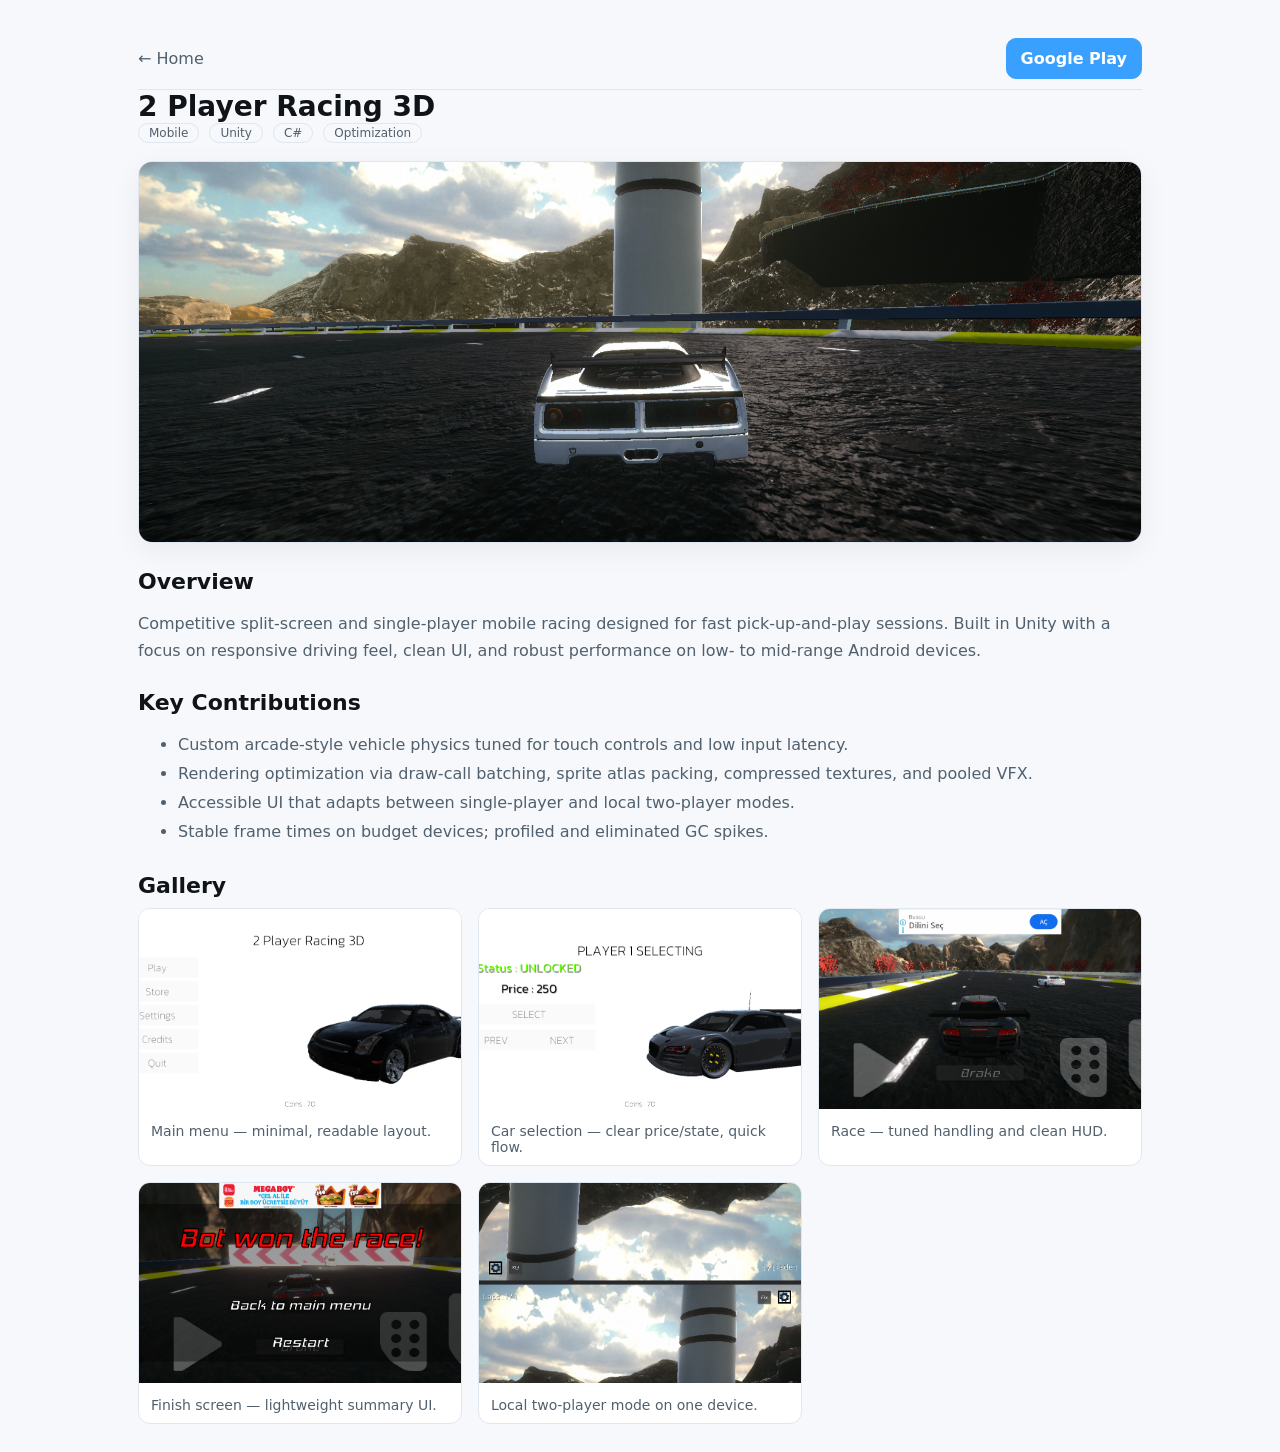
==== portfolio_2pr3d.html @ e085239b "initial commit" ====
<!DOCTYPE html>
<html lang="en">
<head>
  <meta charset="UTF-8" />
  <meta name="viewport" content="width=device-width, initial-scale=1" />
  <title>2 Player Racing 3D — Project</title>
  <style>
    :root{ --bg:#f6f8fb; --text:#101418; --muted:#51606e; --line:#dfe7f0; --accent:#3aa0ff; }
    *{box-sizing:border-box}
    body{margin:0;background:var(--bg);color:var(--text);font-family:Inter,system-ui,Segoe UI,Roboto,Arial}
    a{color:inherit;text-decoration:none}
    .wrap{max-width:1060px;margin:0 auto;padding:28px}
    header{display:flex;justify-content:space-between;align-items:center;padding:10px 0;border-bottom:1px solid var(--line)}
    h1{margin:0;font-size:28px}
    .crumbs a{color:var(--muted)}
    .btn{padding:10px 14px;border-radius:10px;border:1px solid var(--accent);color:#fff;background:var(--accent);font-weight:700}
    h2{margin:26px 0 10px;font-size:22px}
    p{line-height:1.7;color:var(--muted)}
    ul{line-height:1.8;color:var(--muted)}
    .hero{margin:18px 0;border-radius:14px;overflow:hidden;border:1px solid var(--line);box-shadow:0 8px 30px rgba(0,0,0,.06)}
    .hero img{display:block;width:100%;height:380px;object-fit:cover;background:#eaf2fb}
    .grid{display:grid;gap:16px;grid-template-columns:repeat(auto-fit,minmax(260px,1fr));margin-top:8px}
    figure{margin:0;border:1px solid var(--line);border-radius:12px;overflow:hidden;background:#fff}
    figure img{width:100%;height:200px;object-fit:cover}
    figcaption{padding:10px 12px;font-size:14px;color:var(--muted)}
    .meta{display:flex;gap:10px;flex-wrap:wrap}
    .pill{border:1px solid var(--line);padding:2px 10px;border-radius:999px;color:var(--muted);font-size:12px}
  </style>
</head>
<body>
  <div class="wrap">
    <header>
      <div class="crumbs"><a href="index.html">← Home</a></div>
      <a class="btn" href="https://play.google.com/store/apps/details?id=com.badaloffgames.twoplayercarbeta&hl=en" target="_blank" rel="noopener">Google Play</a>
    </header>

    <h1>2 Player Racing 3D</h1>
    <div class="meta">
      <span class="pill">Mobile</span>
      <span class="pill">Unity</span>
      <span class="pill">C#</span>
      <span class="pill">Optimization</span>
    </div>

    <section>
      <div class="hero">
        <!-- Replace with your export: /assets/2pr3d_hero_21x9.jpg -->
        <img src="assets/twoplayerracing_hero_banner.png" alt="2 Player Racing hero banner placeholder" />
      </div>
      <h2>Overview</h2>
      <p>Competitive split‑screen and single‑player mobile racing designed for fast pick‑up‑and‑play sessions. Built in Unity with a focus on responsive driving feel, clean UI, and robust performance on low‑ to mid‑range Android devices.</p>
    </section>

    <section>
      <h2>Key Contributions</h2>
      <ul>
        <li>Custom arcade‑style vehicle physics tuned for touch controls and low input latency.</li>
        <li>Rendering optimization via draw‑call batching, sprite atlas packing, compressed textures, and pooled VFX.</li>
        <li>Accessible UI that adapts between single‑player and local two‑player modes.</li>
        <li>Stable frame times on budget devices; profiled and eliminated GC spikes.</li>
      </ul>
    </section>

    <section>
      <h2>Gallery</h2>
      <div class="grid">
        <figure>
          <img src="assets/twoplayerracing_menu.png" alt="Menu" />
          <figcaption>Main menu — minimal, readable layout.</figcaption>
        </figure>
        <figure>
          <img src="assets/twoplayerracing_carselect.png" alt="Car select" />
          <figcaption>Car selection — clear price/state, quick flow.</figcaption>
        </figure>
        <figure>
          <img src="assets/twoplayerracing_race.png" alt="Race gameplay" />
          <figcaption>Race — tuned handling and clean HUD.</figcaption>
        </figure>
        <figure>
          <img src="assets/twoplayerracing_finish.png" alt="Finish screen" />
          <figcaption>Finish screen — lightweight summary UI.</figcaption>
        </figure>
        <figure>
          <img src="assets/twoplayerracing_splitscreen.png" alt="Split‑screen two player" />
          <figcaption>Local two‑player mode on one device.</figcaption>
        </figure>
      </div>
    </section>

  </div>
</body>
</html>
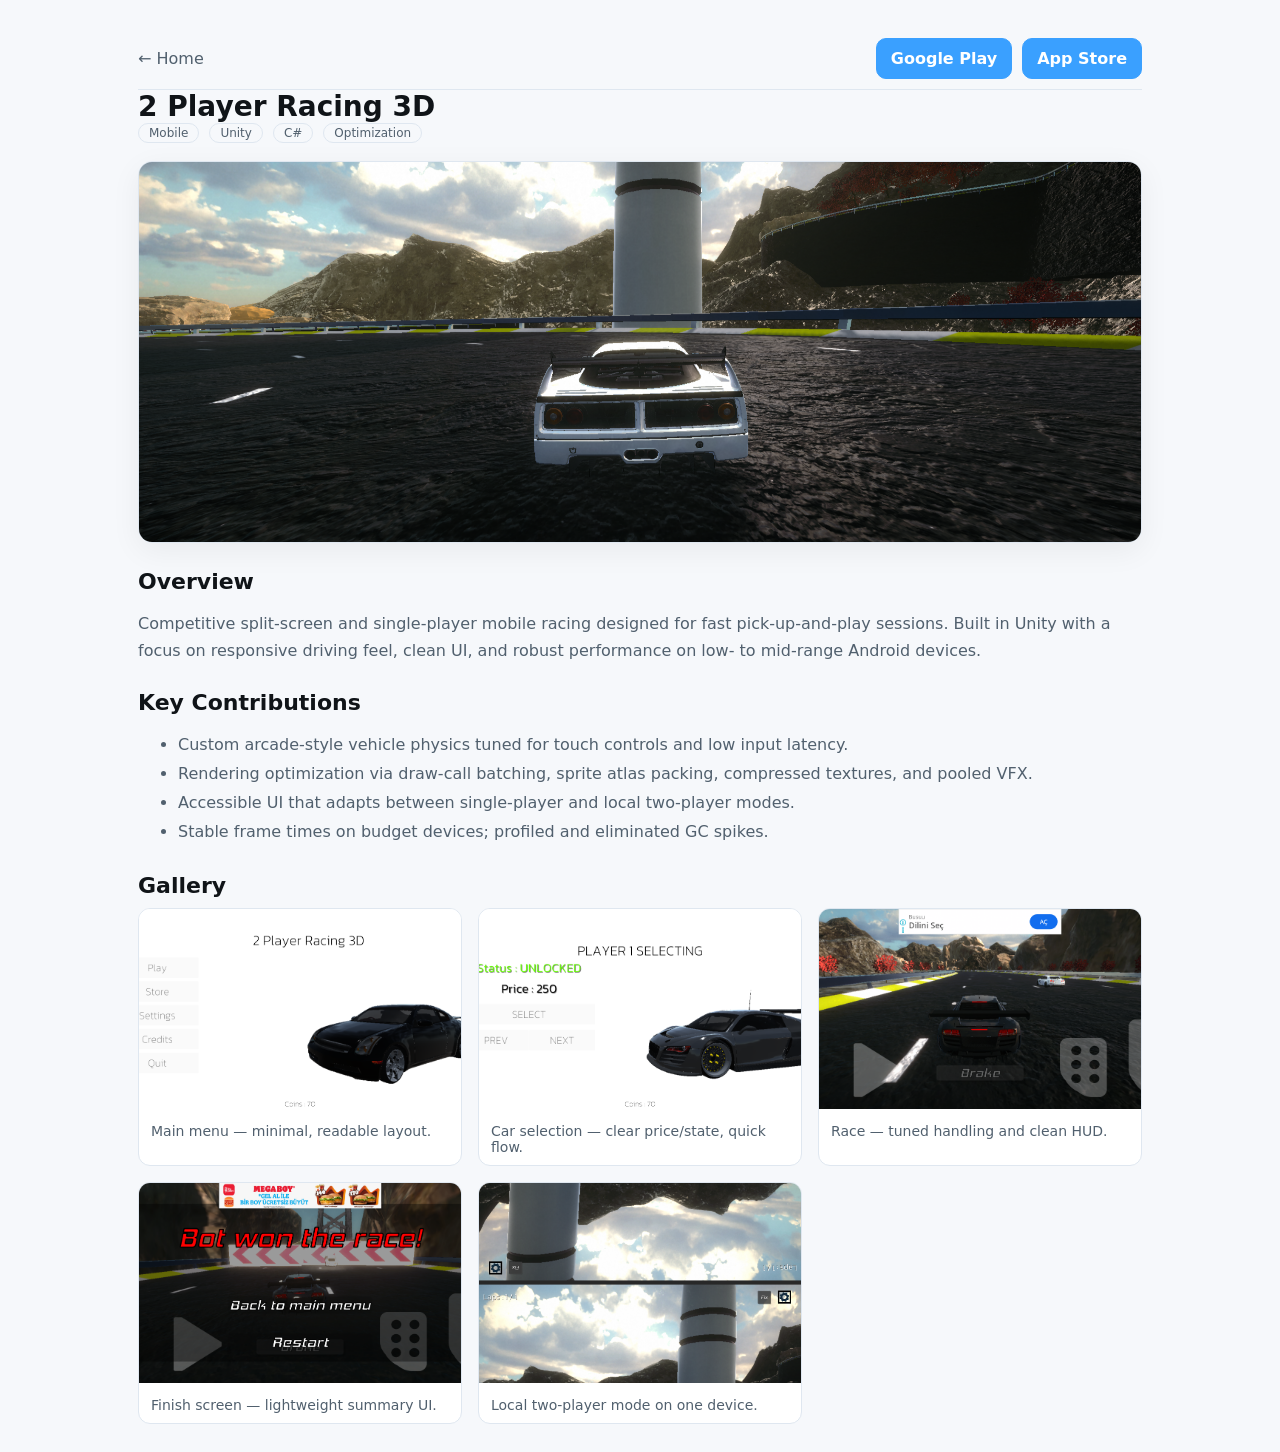
==== commit e15248fb: "App store added" ====
--- a/portfolio_2pr3d.html
+++ b/portfolio_2pr3d.html
@@ -14,6 +14,10 @@
     h1{margin:0;font-size:28px}
     .crumbs a{color:var(--muted)}
     .btn{padding:10px 14px;border-radius:10px;border:1px solid var(--accent);color:#fff;background:var(--accent);font-weight:700}
+    .store-links {
+  display:flex;
+  gap:10px;       /* space between buttons */
+}
     h2{margin:26px 0 10px;font-size:22px}
     p{line-height:1.7;color:var(--muted)}
     ul{line-height:1.8;color:var(--muted)}
@@ -30,9 +34,13 @@
 <body>
   <div class="wrap">
     <header>
-      <div class="crumbs"><a href="index.html">← Home</a></div>
-      <a class="btn" href="https://play.google.com/store/apps/details?id=com.badaloffgames.twoplayercarbeta&hl=en" target="_blank" rel="noopener">Google Play</a>
-    </header>
+  <div class="crumbs"><a href="index.html">← Home</a></div>
+
+  <div class="store-links">
+    <a class="btn" href="https://play.google.com/store/apps/details?id=com.badaloffgames.twoplayercarbeta&hl=en" target="_blank" rel="noopener">Google Play</a>
+    <a class="btn" href="https://apps.apple.com/us/app/2-player-racing-3d/id1547473313" target="_blank" rel="noopener">App Store</a>
+  </div>
+</header>
 
     <h1>2 Player Racing 3D</h1>
     <div class="meta">
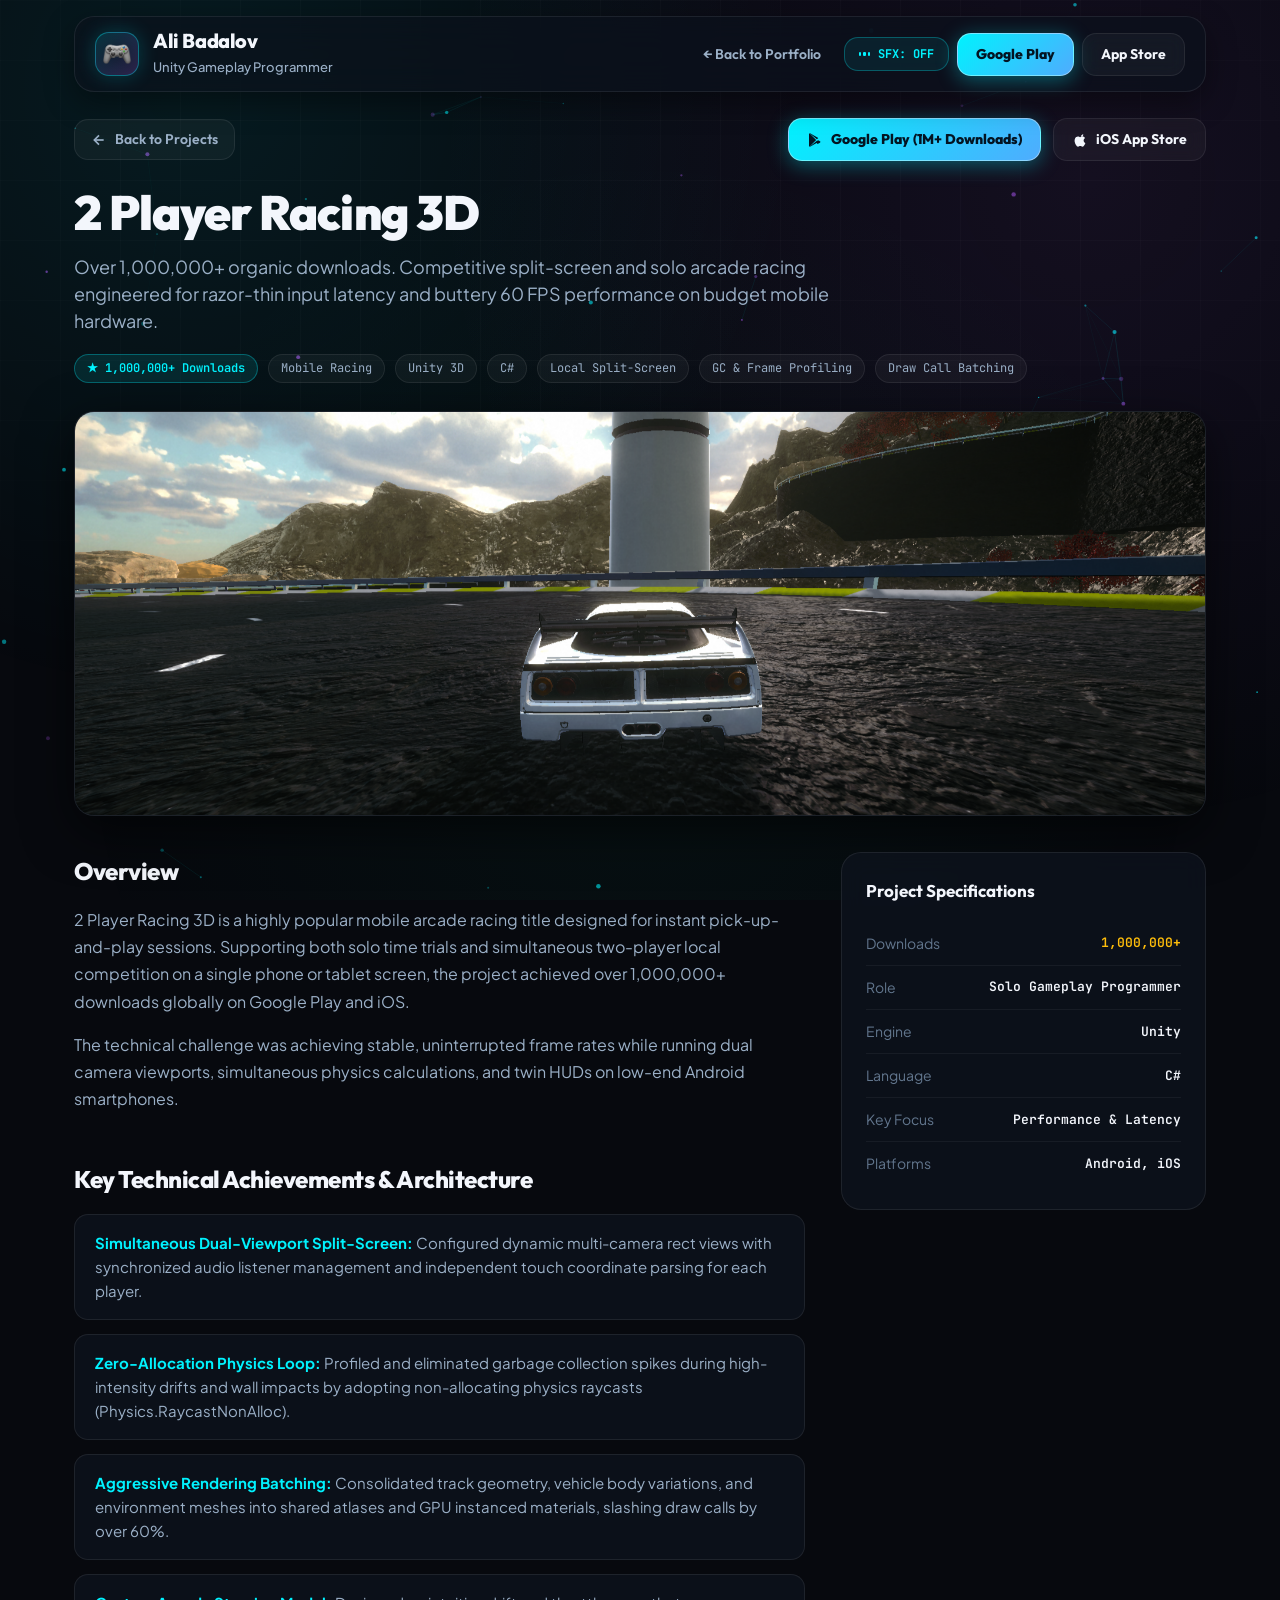
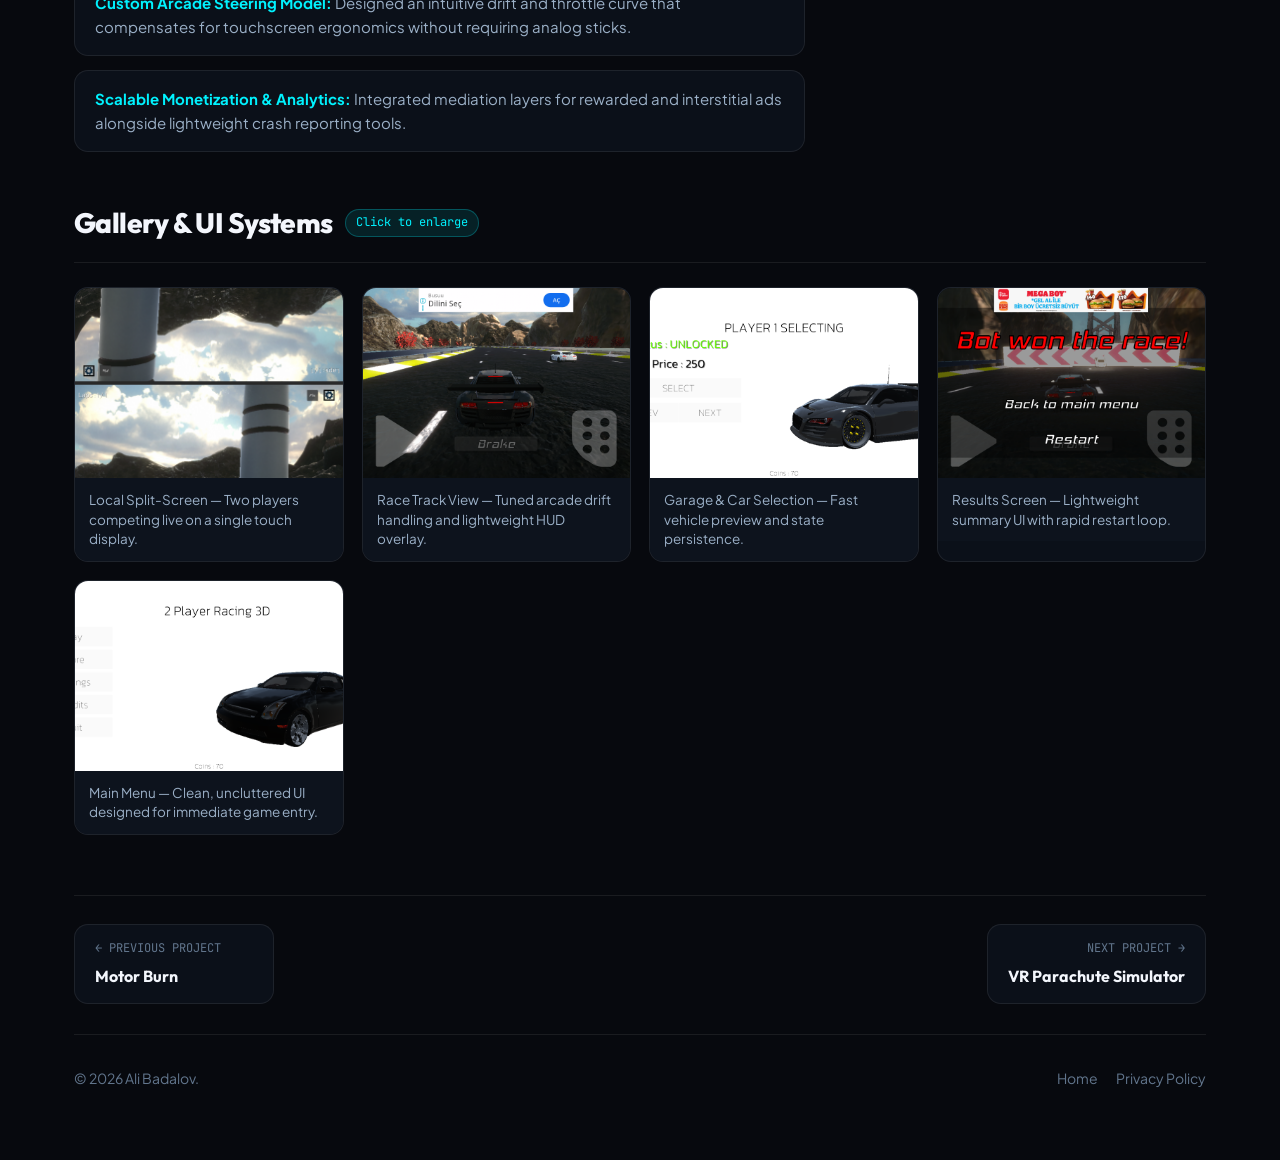
==== commit 2e633cd4: "big changes" ====
--- a/portfolio_2pr3d.html
+++ b/portfolio_2pr3d.html
@@ -3,98 +3,261 @@
 <head>
   <meta charset="UTF-8" />
   <meta name="viewport" content="width=device-width, initial-scale=1" />
-  <title>2 Player Racing 3D — Project</title>
-  <style>
-    :root{ --bg:#f6f8fb; --text:#101418; --muted:#51606e; --line:#dfe7f0; --accent:#3aa0ff; }
-    *{box-sizing:border-box}
-    body{margin:0;background:var(--bg);color:var(--text);font-family:Inter,system-ui,Segoe UI,Roboto,Arial}
-    a{color:inherit;text-decoration:none}
-    .wrap{max-width:1060px;margin:0 auto;padding:28px}
-    header{display:flex;justify-content:space-between;align-items:center;padding:10px 0;border-bottom:1px solid var(--line)}
-    h1{margin:0;font-size:28px}
-    .crumbs a{color:var(--muted)}
-    .btn{padding:10px 14px;border-radius:10px;border:1px solid var(--accent);color:#fff;background:var(--accent);font-weight:700}
-    .store-links {
-  display:flex;
-  gap:10px;       /* space between buttons */
-}
-    h2{margin:26px 0 10px;font-size:22px}
-    p{line-height:1.7;color:var(--muted)}
-    ul{line-height:1.8;color:var(--muted)}
-    .hero{margin:18px 0;border-radius:14px;overflow:hidden;border:1px solid var(--line);box-shadow:0 8px 30px rgba(0,0,0,.06)}
-    .hero img{display:block;width:100%;height:380px;object-fit:cover;background:#eaf2fb}
-    .grid{display:grid;gap:16px;grid-template-columns:repeat(auto-fit,minmax(260px,1fr));margin-top:8px}
-    figure{margin:0;border:1px solid var(--line);border-radius:12px;overflow:hidden;background:#fff}
-    figure img{width:100%;height:200px;object-fit:cover}
-    figcaption{padding:10px 12px;font-size:14px;color:var(--muted)}
-    .meta{display:flex;gap:10px;flex-wrap:wrap}
-    .pill{border:1px solid var(--line);padding:2px 10px;border-radius:999px;color:var(--muted);font-size:12px}
-  </style>
+  <title>2 Player Racing 3D — Case Study | Ali Badalov</title>
+  <meta name="description" content="2 Player Racing 3D: Over 1,000,000+ downloads. Mobile split-screen racing engineered for low input latency and maximum frame stability on low-end devices." />
+  <link rel="icon" type="image/png" href="assets/gamepad.png" />
+  <link rel="stylesheet" href="css/style.css" />
 </head>
 <body>
+  <canvas id="bg-canvas"></canvas>
+  <div class="ambient-glow"></div>
+  <div class="ambient-grid"></div>
+
   <div class="wrap">
-    <header>
-  <div class="crumbs"><a href="index.html">← Home</a></div>
-
-  <div class="store-links">
-    <a class="btn" href="https://play.google.com/store/apps/details?id=com.badaloffgames.twoplayercarbeta&hl=en" target="_blank" rel="noopener">Google Play</a>
-    <a class="btn" href="https://apps.apple.com/us/app/2-player-racing-3d/id1547473313" target="_blank" rel="noopener">App Store</a>
+    <header class="site-header">
+      <a href="index.html" class="brand">
+        <div class="brand-icon">
+          <img src="assets/gamepad.png" alt="Gamepad" width="28" height="28" />
+        </div>
+        <div class="brand-text">
+          <h1>Ali Badalov</h1>
+          <span class="tagline">Unity Gameplay Programmer</span>
+        </div>
+      </a>
+      <div class="nav-links">
+        <a class="nav-link" href="index.html">← Back to Portfolio</a>
+        <button class="sfx-toggle" id="sfx-toggle" type="button" aria-label="Toggle Sound Effects">
+          <span class="sfx-wave"><span class="sfx-bar"></span><span class="sfx-bar"></span><span class="sfx-bar"></span></span>
+          <span class="sfx-text">SFX: OFF</span>
+        </button>
+        <a class="btn btn-primary" href="https://play.google.com/store/apps/details?id=com.badaloffgames.twoplayercarbeta&hl=en" target="_blank" rel="noopener">Google Play</a>
+        <a class="btn btn-secondary" href="https://apps.apple.com/us/app/2-player-racing-3d/id1547473313" target="_blank" rel="noopener">App Store</a>
+      </div>
+    </header>
+
+    <main class="project-detail-hero">
+      <div class="back-nav-bar">
+        <a class="back-link" href="index.html#projects">
+          <svg viewBox="0 0 24 24" width="16" height="16" fill="none" stroke="currentColor" stroke-width="2.5"><line x1="19" y1="12" x2="5" y2="12"></line><polyline points="12 19 5 12 12 5"></polyline></svg>
+          Back to Projects
+        </a>
+        <div class="hero-actions" style="margin-top:0;">
+          <a class="btn btn-primary" href="https://play.google.com/store/apps/details?id=com.badaloffgames.twoplayercarbeta&hl=en" target="_blank" rel="noopener">
+            <svg viewBox="0 0 24 24" width="16" height="16" fill="currentColor"><path d="M3.609 1.814L13.792 12 3.61 22.186a2.02 2.02 0 0 1-.61-.95V2.764c0-.36.1-.7.61-.95zm11.24 11.24l2.13 2.13-11.77 6.7c-.4.23-.78.14-.99-.07l10.63-8.76zm0-2.108L4.22 2.186c.21-.21.59-.3 1-.07l11.76 6.7-2.13 2.13zm1.06 1.054l3.52 2.01c.95.54.95 1.44 0 1.99l-3.52 2.01-2.47-2.47 2.47-2.54z"/></svg>
+            Google Play (1M+ Downloads)
+          </a>
+          <a class="btn btn-secondary" href="https://apps.apple.com/us/app/2-player-racing-3d/id1547473313" target="_blank" rel="noopener">
+            <svg viewBox="0 0 24 24" width="16" height="16" fill="currentColor"><path d="M18.71 19.5c-.83 1.24-1.71 2.45-3.05 2.47-1.34.03-1.77-.79-3.29-.79-1.53 0-2 .77-3.27.82-1.31.05-2.3-1.32-3.14-2.53C4.25 17 2.94 12.45 4.7 9.39c.87-1.52 2.43-2.48 4.12-2.51 1.28-.02 2.5.87 3.29.87.78 0 2.26-1.07 3.81-.91.65.03 2.47.26 3.64 1.98-.09.06-2.17 1.28-2.15 3.81.03 3.02 2.65 4.03 2.68 4.04-.03.07-.42 1.44-1.38 2.83M15.97 6.37c.63-.76 1.05-1.82.93-2.88-.91.04-2.02.61-2.67 1.37-.58.67-1.09 1.75-.95 2.8.02 0 .04 0 .07 0 1.02 0 1.99-.53 2.62-1.29z"/></svg>
+            iOS App Store
+          </a>
+        </div>
+      </div>
+
+      <div class="project-page-header">
+        <h1 class="project-page-title">2 Player Racing 3D</h1>
+        <p class="project-page-tagline">
+          Over 1,000,000+ organic downloads. Competitive split-screen and solo arcade racing engineered for razor-thin input latency and buttery 60 FPS performance on budget mobile hardware.
+        </p>
+
+        <div class="project-meta-strip">
+          <span class="meta-pill highlight">★ 1,000,000+ Downloads</span>
+          <span class="meta-pill">Mobile Racing</span>
+          <span class="meta-pill">Unity 3D</span>
+          <span class="meta-pill">C#</span>
+          <span class="meta-pill">Local Split-Screen</span>
+          <span class="meta-pill">GC & Frame Profiling</span>
+          <span class="meta-pill">Draw Call Batching</span>
+        </div>
+      </div>
+
+      <div class="detail-hero-banner">
+        <img src="assets/twoplayerracing_hero_banner.png" alt="2 Player Racing 3D Hero Banner" />
+      </div>
+
+      <div class="detail-content-layout">
+        <div class="detail-main-content">
+          <div class="content-block">
+            <h2>Overview</h2>
+            <p>
+              2 Player Racing 3D is a highly popular mobile arcade racing title designed for instant pick-up-and-play sessions. Supporting both solo time trials and simultaneous two-player local competition on a single phone or tablet screen, the project achieved over 1,000,000+ downloads globally on Google Play and iOS.
+            </p>
+            <p>
+              The technical challenge was achieving stable, uninterrupted frame rates while running dual camera viewports, simultaneous physics calculations, and twin HUDs on low-end Android smartphones.
+            </p>
+          </div>
+
+          <div class="content-block">
+            <h2>Key Technical Achievements & Architecture</h2>
+            <ul class="systems-feature-list">
+              <li class="systems-feature-item">
+                <strong>Simultaneous Dual-Viewport Split-Screen:</strong> Configured dynamic multi-camera rect views with synchronized audio listener management and independent touch coordinate parsing for each player.
+              </li>
+              <li class="systems-feature-item">
+                <strong>Zero-Allocation Physics Loop:</strong> Profiled and eliminated garbage collection spikes during high-intensity drifts and wall impacts by adopting non-allocating physics raycasts (Physics.RaycastNonAlloc).
+              </li>
+              <li class="systems-feature-item">
+                <strong>Aggressive Rendering Batching:</strong> Consolidated track geometry, vehicle body variations, and environment meshes into shared atlases and GPU instanced materials, slashing draw calls by over 60%.
+              </li>
+              <li class="systems-feature-item">
+                <strong>Custom Arcade Steering Model:</strong> Designed an intuitive drift and throttle curve that compensates for touchscreen ergonomics without requiring analog sticks.
+              </li>
+              <li class="systems-feature-item">
+                <strong>Scalable Monetization & Analytics:</strong> Integrated mediation layers for rewarded and interstitial ads alongside lightweight crash reporting tools.
+              </li>
+            </ul>
+          </div>
+        </div>
+
+        <aside class="detail-sidebar">
+          <div class="sidebar-card">
+            <h3>Project Specifications</h3>
+            <div class="sidebar-spec-row">
+              <span class="spec-label">Downloads</span>
+              <span class="spec-value" style="color:var(--accent-gold)">1,000,000+</span>
+            </div>
+            <div class="sidebar-spec-row">
+              <span class="spec-label">Role</span>
+              <span class="spec-value">Solo Gameplay Programmer</span>
+            </div>
+            <div class="sidebar-spec-row">
+              <span class="spec-label">Engine</span>
+              <span class="spec-value">Unity</span>
+            </div>
+            <div class="sidebar-spec-row">
+              <span class="spec-label">Language</span>
+              <span class="spec-value">C#</span>
+            </div>
+            <div class="sidebar-spec-row">
+              <span class="spec-label">Key Focus</span>
+              <span class="spec-value">Performance & Latency</span>
+            </div>
+            <div class="sidebar-spec-row">
+              <span class="spec-label">Platforms</span>
+              <span class="spec-value">Android, iOS</span>
+            </div>
+          </div>
+        </aside>
+      </div>
+
+      <!-- Gallery -->
+      <section class="gallery-section">
+        <div class="section-header">
+          <div class="section-title-wrap">
+            <h2 class="section-title">Gallery & UI Systems</h2>
+            <span class="section-badge">Click to enlarge</span>
+          </div>
+        </div>
+
+        <div class="gallery-grid">
+          <figure class="gallery-card">
+            <div class="gallery-card-img-wrap">
+              <img src="assets/twoplayerracing_splitscreen.png" alt="Split-screen two player gameplay" loading="lazy" />
+              <div class="gallery-zoom-hint">
+                <svg viewBox="0 0 24 24"><path d="M15.5 14h-.79l-.28-.27A6.471 6.471 0 0 0 16 9.5 6.5 6.5 0 1 0 9.5 16c1.61 0 3.09-.59 4.23-1.57l.27.28v.79l5 4.99L20.49 19l-4.99-5zm-6 0C7.01 14 5 11.99 5 9.5S7.01 5 9.5 5 14 7.01 14 9.5 11.99 14 9.5 14z"/><path d="M12 10h-2v2H9v-2H7V9h2V7h1v2h2v1z"/></svg>
+              </div>
+            </div>
+            <figcaption>Local Split-Screen — Two players competing live on a single touch display.</figcaption>
+          </figure>
+
+          <figure class="gallery-card">
+            <div class="gallery-card-img-wrap">
+              <img src="assets/twoplayerracing_race.png" alt="Solo Race Gameplay" loading="lazy" />
+              <div class="gallery-zoom-hint">
+                <svg viewBox="0 0 24 24"><path d="M15.5 14h-.79l-.28-.27A6.471 6.471 0 0 0 16 9.5 6.5 6.5 0 1 0 9.5 16c1.61 0 3.09-.59 4.23-1.57l.27.28v.79l5 4.99L20.49 19l-4.99-5zm-6 0C7.01 14 5 11.99 5 9.5S7.01 5 9.5 5 14 7.01 14 9.5 11.99 14 9.5 14z"/><path d="M12 10h-2v2H9v-2H7V9h2V7h1v2h2v1z"/></svg>
+              </div>
+            </div>
+            <figcaption>Race Track View — Tuned arcade drift handling and lightweight HUD overlay.</figcaption>
+          </figure>
+
+          <figure class="gallery-card">
+            <div class="gallery-card-img-wrap">
+              <img src="assets/twoplayerracing_carselect.png" alt="Car Selection Flow" loading="lazy" />
+              <div class="gallery-zoom-hint">
+                <svg viewBox="0 0 24 24"><path d="M15.5 14h-.79l-.28-.27A6.471 6.471 0 0 0 16 9.5 6.5 6.5 0 1 0 9.5 16c1.61 0 3.09-.59 4.23-1.57l.27.28v.79l5 4.99L20.49 19l-4.99-5zm-6 0C7.01 14 5 11.99 5 9.5S7.01 5 9.5 5 14 7.01 14 9.5 11.99 14 9.5 14z"/><path d="M12 10h-2v2H9v-2H7V9h2V7h1v2h2v1z"/></svg>
+              </div>
+            </div>
+            <figcaption>Garage & Car Selection — Fast vehicle preview and state persistence.</figcaption>
+          </figure>
+
+          <figure class="gallery-card">
+            <div class="gallery-card-img-wrap">
+              <img src="assets/twoplayerracing_finish.png" alt="Race Results Finish Screen" loading="lazy" />
+              <div class="gallery-zoom-hint">
+                <svg viewBox="0 0 24 24"><path d="M15.5 14h-.79l-.28-.27A6.471 6.471 0 0 0 16 9.5 6.5 6.5 0 1 0 9.5 16c1.61 0 3.09-.59 4.23-1.57l.27.28v.79l5 4.99L20.49 19l-4.99-5zm-6 0C7.01 14 5 11.99 5 9.5S7.01 5 9.5 5 14 7.01 14 9.5 11.99 14 9.5 14z"/><path d="M12 10h-2v2H9v-2H7V9h2V7h1v2h2v1z"/></svg>
+              </div>
+            </div>
+            <figcaption>Results Screen — Lightweight summary UI with rapid restart loop.</figcaption>
+          </figure>
+
+          <figure class="gallery-card">
+            <div class="gallery-card-img-wrap">
+              <img src="assets/twoplayerracing_menu.png" alt="Main Menu" loading="lazy" />
+              <div class="gallery-zoom-hint">
+                <svg viewBox="0 0 24 24"><path d="M15.5 14h-.79l-.28-.27A6.471 6.471 0 0 0 16 9.5 6.5 6.5 0 1 0 9.5 16c1.61 0 3.09-.59 4.23-1.57l.27.28v.79l5 4.99L20.49 19l-4.99-5zm-6 0C7.01 14 5 11.99 5 9.5S7.01 5 9.5 5 14 7.01 14 9.5 11.99 14 9.5 14z"/><path d="M12 10h-2v2H9v-2H7V9h2V7h1v2h2v1z"/></svg>
+              </div>
+            </div>
+            <figcaption>Main Menu — Clean, uncluttered UI designed for immediate game entry.</figcaption>
+          </figure>
+        </div>
+      </section>
+
+      <!-- Pagination -->
+      <nav class="project-pagination">
+        <a class="pagination-item" href="portfolio_deathdrive.html">
+          <span class="pagination-label">← Previous Project</span>
+          <span class="pagination-title">Motor Burn</span>
+        </a>
+        <a class="pagination-item next" href="portfolio_vrparachute.html">
+          <span class="pagination-label">Next Project →</span>
+          <span class="pagination-title">VR Parachute Simulator</span>
+        </a>
+      </nav>
+    </main>
+
+    <footer class="site-footer">
+      <div>© <span id="y">2026</span> Ali Badalov.</div>
+      <div class="footer-links">
+        <a href="index.html">Home</a>
+        <a href="privacy.html">Privacy Policy</a>
+      </div>
+    </footer>
   </div>
-</header>
-
-    <h1>2 Player Racing 3D</h1>
-    <div class="meta">
-      <span class="pill">Mobile</span>
-      <span class="pill">Unity</span>
-      <span class="pill">C#</span>
-      <span class="pill">Optimization</span>
+
+  <div class="lightbox" id="lightbox">
+    <div class="lightbox-close" title="Close (Esc)">✕</div>
+    <div class="lightbox-nav-btn lightbox-prev" title="Previous Image (←)">‹</div>
+    <div class="lightbox-nav-btn lightbox-next" title="Next Image (→)">›</div>
+    <div class="lightbox-content-wrap">
+      <img src="" alt="" id="lightbox-img" />
+      <div class="lightbox-caption"></div>
+      <div class="lightbox-counter"></div>
     </div>
-
-    <section>
-      <div class="hero">
-        <!-- Replace with your export: /assets/2pr3d_hero_21x9.jpg -->
-        <img src="assets/twoplayerracing_hero_banner.png" alt="2 Player Racing hero banner placeholder" />
-      </div>
-      <h2>Overview</h2>
-      <p>Competitive split‑screen and single‑player mobile racing designed for fast pick‑up‑and‑play sessions. Built in Unity with a focus on responsive driving feel, clean UI, and robust performance on low‑ to mid‑range Android devices.</p>
-    </section>
-
-    <section>
-      <h2>Key Contributions</h2>
-      <ul>
-        <li>Custom arcade‑style vehicle physics tuned for touch controls and low input latency.</li>
-        <li>Rendering optimization via draw‑call batching, sprite atlas packing, compressed textures, and pooled VFX.</li>
-        <li>Accessible UI that adapts between single‑player and local two‑player modes.</li>
-        <li>Stable frame times on budget devices; profiled and eliminated GC spikes.</li>
-      </ul>
-    </section>
-
-    <section>
-      <h2>Gallery</h2>
-      <div class="grid">
-        <figure>
-          <img src="assets/twoplayerracing_menu.png" alt="Menu" />
-          <figcaption>Main menu — minimal, readable layout.</figcaption>
-        </figure>
-        <figure>
-          <img src="assets/twoplayerracing_carselect.png" alt="Car select" />
-          <figcaption>Car selection — clear price/state, quick flow.</figcaption>
-        </figure>
-        <figure>
-          <img src="assets/twoplayerracing_race.png" alt="Race gameplay" />
-          <figcaption>Race — tuned handling and clean HUD.</figcaption>
-        </figure>
-        <figure>
-          <img src="assets/twoplayerracing_finish.png" alt="Finish screen" />
-          <figcaption>Finish screen — lightweight summary UI.</figcaption>
-        </figure>
-        <figure>
-          <img src="assets/twoplayerracing_splitscreen.png" alt="Split‑screen two player" />
-          <figcaption>Local two‑player mode on one device.</figcaption>
-        </figure>
-      </div>
-    </section>
-
   </div>
+
+  <!-- Mobile Floating Action Dock (< 768px) -->
+  <nav class="mobile-bottom-dock" aria-label="Mobile Navigation Dock">
+    <a href="index.html" class="mobile-dock-item">
+      <svg viewBox="0 0 24 24" fill="none" stroke="currentColor" stroke-width="2"><path d="m3 9 9-7 9 7v11a2 2 0 0 1-2 2H5a2 2 0 0 1-2-2z"/><polyline points="9 22 9 12 15 12 15 22"/></svg>
+      Home
+    </a>
+    <a href="index.html#projects" class="mobile-dock-item active">
+      <svg viewBox="0 0 24 24" fill="none" stroke="currentColor" stroke-width="2"><polygon points="6 3 18 3 21 8 12 22 3 8 6 3"/></svg>
+      Projects
+    </a>
+    <a href="index.html#game-lab" class="mobile-dock-item">
+      <svg viewBox="0 0 24 24" fill="none" stroke="currentColor" stroke-width="2"><path d="M10 2v7.31L4.35 18A2 2 0 0 0 6 21h12a2 2 0 0 0 1.65-3L14 9.31V2"/></svg>
+      Game Lab
+    </a>
+    <a href="assets/Ali_Badalov_CV.pdf" download="Ali_Badalov_CV.pdf" class="mobile-dock-item">
+      <svg viewBox="0 0 24 24" fill="none" stroke="currentColor" stroke-width="2"><path d="M14 2H6a2 2 0 0 0-2 2v16a2 2 0 0 0 2 2h12a2 2 0 0 0 2-2V8z"/><polyline points="14 2 14 8 20 8"/></svg>
+      CV
+    </a>
+    <a href="mailto:alibedelov@gmail.com" class="mobile-dock-item">
+      <svg viewBox="0 0 24 24" fill="none" stroke="currentColor" stroke-width="2"><path d="M4 4h16c1.1 0 2 .9 2 2v12c0 1.1-.9 2-2 2H4c-1.1 0-2-.9-2-2V6c0-1.1.9-2 2-2z"/><polyline points="22 6 12 13 2 6"/></svg>
+      Contact
+    </a>
+  </nav>
+
+  <script src="js/main.js"></script>
 </body>
-</html>
+</html>
--- a/css/style.css
+++ b/css/style.css
@@ -0,0 +1,1862 @@
+/* ==========================================================================
+   Ali Badalov — Game Developer Portfolio Design System
+   Modern, High-Performance, Cyber-Sleek Aesthetic
+   ========================================================================== */
+
+@import url('https://fonts.googleapis.com/css2?family=Outfit:wght@400;500;600;700;800;900&family=Plus+Jakarta+Sans:wght@400;500;600;700&family=JetBrains+Mono:wght@400;500;700&display=swap');
+
+:root {
+  --bg-dark: #07090e;
+  --bg-surface: #0e131d;
+  --bg-card: rgba(14, 20, 31, 0.72);
+  --bg-card-hover: rgba(20, 30, 48, 0.85);
+  --bg-glass: rgba(12, 18, 28, 0.65);
+  
+  --line: rgba(255, 255, 255, 0.08);
+  --line-glow: rgba(0, 242, 254, 0.3);
+  --line-bright: rgba(255, 255, 255, 0.16);
+
+  --text-main: #f3f6fc;
+  --text-muted: #9bb0c7;
+  --text-dim: #62768d;
+
+  --accent-cyan: #00f2fe;
+  --accent-blue: #4facfe;
+  --accent-purple: #9d4edd;
+  --accent-purple-glow: rgba(157, 78, 221, 0.4);
+  --accent-cyan-glow: rgba(0, 242, 254, 0.35);
+  --accent-green: #10e793;
+  --accent-gold: #ffbe0b;
+
+  --font-display: 'Outfit', -apple-system, BlinkMacSystemFont, sans-serif;
+  --font-body: 'Plus Jakarta Sans', -apple-system, BlinkMacSystemFont, sans-serif;
+  --font-mono: 'JetBrains Mono', monospace;
+
+  --radius-sm: 8px;
+  --radius-md: 14px;
+  --radius-lg: 20px;
+  --radius-xl: 28px;
+  --radius-full: 9999px;
+
+  --shadow-sm: 0 4px 16px rgba(0, 0, 0, 0.3);
+  --shadow-md: 0 10px 30px rgba(0, 0, 0, 0.45);
+  --shadow-lg: 0 20px 50px rgba(0, 0, 0, 0.6);
+  --shadow-cyan: 0 0 30px rgba(0, 242, 254, 0.22);
+}
+
+/* Base Reset & Typography */
+*, *::before, *::after {
+  box-sizing: border-box;
+  margin: 0;
+  padding: 0;
+}
+
+html {
+  scroll-behavior: smooth;
+  color-scheme: dark;
+}
+
+body {
+  background-color: var(--bg-dark);
+  color: var(--text-main);
+  font-family: var(--font-body);
+  font-size: 16px;
+  line-height: 1.65;
+  min-height: 100vh;
+  overflow-x: hidden;
+  position: relative;
+  -webkit-font-smoothing: antialiased;
+}
+
+/* Background Atmosphere */
+#bg-canvas {
+  position: fixed;
+  top: 0;
+  left: 0;
+  width: 100%;
+  height: 100%;
+  z-index: -2;
+  pointer-events: none;
+}
+
+.ambient-glow {
+  position: fixed;
+  top: 0;
+  left: 0;
+  width: 100%;
+  height: 100%;
+  z-index: -1;
+  pointer-events: none;
+  background:
+    radial-gradient(circle at 15% 10%, rgba(0, 242, 254, 0.08) 0%, transparent 45%),
+    radial-gradient(circle at 85% 20%, rgba(157, 78, 221, 0.09) 0%, transparent 50%),
+    radial-gradient(circle at 50% 80%, rgba(16, 231, 147, 0.04) 0%, transparent 60%);
+}
+
+.ambient-grid {
+  position: fixed;
+  top: 0;
+  left: 0;
+  width: 100%;
+  height: 100%;
+  z-index: -1;
+  pointer-events: none;
+  background-size: 60px 60px;
+  background-image: 
+    linear-gradient(to right, rgba(255, 255, 255, 0.02) 1px, transparent 1px),
+    linear-gradient(to bottom, rgba(255, 255, 255, 0.02) 1px, transparent 1px);
+  mask-image: radial-gradient(ellipse 90% 70% at 50% 20%, black 40%, transparent 95%);
+}
+
+a {
+  color: inherit;
+  text-decoration: none;
+  transition: all 0.25s cubic-bezier(0.16, 1, 0.3, 1);
+}
+
+img {
+  max-width: 100%;
+  display: block;
+}
+
+/* Container */
+.wrap {
+  max-width: 1180px;
+  margin: 0 auto;
+  padding: 0 24px 60px;
+  min-height: 100vh;
+  display: flex;
+  flex-direction: column;
+  position: relative;
+}
+
+/* ==========================================================================
+   Navigation Bar
+   ========================================================================== */
+.site-header {
+  position: sticky;
+  top: 16px;
+  z-index: 100;
+  margin-bottom: 32px;
+  backdrop-filter: blur(18px);
+  -webkit-backdrop-filter: blur(18px);
+  background: var(--bg-glass);
+  border: 1px solid var(--line);
+  border-radius: var(--radius-lg);
+  padding: 12px 20px;
+  box-shadow: 0 10px 30px rgba(0, 0, 0, 0.4);
+  display: flex;
+  align-items: center;
+  justify-content: space-between;
+  gap: 16px;
+  transition: border-color 0.3s ease, box-shadow 0.3s ease;
+}
+
+.site-header:hover {
+  border-color: rgba(255, 255, 255, 0.14);
+}
+
+.brand {
+  display: flex;
+  align-items: center;
+  gap: 14px;
+}
+
+.brand-icon {
+  width: 44px;
+  height: 44px;
+  border-radius: var(--radius-md);
+  background: linear-gradient(135deg, rgba(0, 242, 254, 0.15), rgba(157, 78, 221, 0.25));
+  border: 1px solid rgba(0, 242, 254, 0.35);
+  display: flex;
+  align-items: center;
+  justify-content: center;
+  box-shadow: 0 0 20px rgba(0, 242, 254, 0.2);
+  transition: transform 0.3s cubic-bezier(0.34, 1.56, 0.64, 1), box-shadow 0.3s ease;
+  position: relative;
+  overflow: hidden;
+}
+
+.brand-icon img {
+  width: 28px;
+  height: 28px;
+  object-fit: contain;
+  filter: drop-shadow(0 2px 8px rgba(0,0,0,0.4));
+  transition: transform 0.3s ease;
+}
+
+.brand:hover .brand-icon {
+  transform: rotate(-6deg) scale(1.08);
+  box-shadow: 0 0 25px rgba(0, 242, 254, 0.4);
+}
+
+.brand:hover .brand-icon img {
+  transform: scale(1.1);
+}
+
+.brand-text h1 {
+  font-family: var(--font-display);
+  font-size: 20px;
+  font-weight: 800;
+  letter-spacing: -0.02em;
+  color: var(--text-main);
+  line-height: 1.2;
+  display: flex;
+  align-items: center;
+  gap: 8px;
+}
+
+.brand-text .tagline {
+  font-size: 13px;
+  color: var(--text-muted);
+  font-weight: 500;
+}
+
+.nav-links {
+  display: flex;
+  align-items: center;
+  gap: 8px;
+  flex-wrap: wrap;
+}
+
+.nav-link {
+  font-family: var(--font-display);
+  font-size: 14px;
+  font-weight: 600;
+  color: var(--text-muted);
+  padding: 8px 14px;
+  border-radius: var(--radius-sm);
+  display: inline-flex;
+  align-items: center;
+  gap: 6px;
+  border: 1px solid transparent;
+  transition: all 0.2s ease;
+}
+
+.nav-link:hover {
+  color: var(--text-main);
+  background: rgba(255, 255, 255, 0.05);
+  border-color: var(--line);
+}
+
+.nav-link svg {
+  width: 16px;
+  height: 16px;
+  fill: currentColor;
+}
+
+/* Buttons */
+.btn {
+  font-family: var(--font-display);
+  font-size: 14px;
+  font-weight: 700;
+  padding: 9px 18px;
+  border-radius: var(--radius-md);
+  display: inline-flex;
+  align-items: center;
+  justify-content: center;
+  gap: 8px;
+  cursor: pointer;
+  border: 1px solid transparent;
+  position: relative;
+  overflow: hidden;
+  transition: all 0.25s cubic-bezier(0.16, 1, 0.3, 1);
+  white-space: nowrap;
+}
+
+.btn svg {
+  width: 16px;
+  height: 16px;
+  flex-shrink: 0;
+}
+
+.btn-primary {
+  background: linear-gradient(135deg, #00f2fe 0%, #4facfe 100%);
+  color: #031422;
+  font-weight: 800;
+  box-shadow: 0 4px 20px rgba(0, 242, 254, 0.35);
+  border: 1px solid rgba(255, 255, 255, 0.4);
+}
+
+.btn-primary:hover {
+  transform: translateY(-2px);
+  box-shadow: 0 8px 28px rgba(0, 242, 254, 0.55);
+  color: #020d18;
+}
+
+.btn-secondary {
+  background: rgba(255, 255, 255, 0.04);
+  color: var(--text-main);
+  border: 1px solid var(--line);
+  backdrop-filter: blur(8px);
+}
+
+.btn-secondary:hover {
+  background: rgba(255, 255, 255, 0.09);
+  border-color: rgba(255, 255, 255, 0.2);
+  transform: translateY(-2px);
+  color: #ffffff;
+}
+
+.btn-cv {
+  background: linear-gradient(135deg, rgba(157, 78, 221, 0.15), rgba(0, 242, 254, 0.15));
+  border: 1px solid rgba(157, 78, 221, 0.4);
+  color: var(--text-main);
+}
+
+.btn-cv:hover {
+  border-color: var(--accent-purple);
+  box-shadow: 0 0 20px var(--accent-purple-glow);
+  transform: translateY(-2px);
+}
+
+/* ==========================================================================
+   Hero Section
+   ========================================================================== */
+.hero-section {
+  padding: 40px 0 50px;
+  position: relative;
+}
+
+.hero-status-pill {
+  display: inline-flex;
+  align-items: center;
+  gap: 8px;
+  padding: 6px 14px;
+  border-radius: var(--radius-full);
+  background: rgba(16, 231, 147, 0.08);
+  border: 1px solid rgba(16, 231, 147, 0.25);
+  color: var(--accent-green);
+  font-size: 13px;
+  font-weight: 600;
+  font-family: var(--font-mono);
+  margin-bottom: 22px;
+  backdrop-filter: blur(8px);
+  animation: fadeInDown 0.6s ease-out;
+}
+
+.pulse-dot {
+  width: 8px;
+  height: 8px;
+  border-radius: 50%;
+  background: var(--accent-green);
+  box-shadow: 0 0 10px var(--accent-green);
+  position: relative;
+}
+
+.pulse-dot::after {
+  content: '';
+  position: absolute;
+  top: -4px;
+  left: -4px;
+  width: 16px;
+  height: 16px;
+  border-radius: 50%;
+  background: rgba(16, 231, 147, 0.4);
+  animation: pulseRipple 2s infinite ease-out;
+}
+
+@keyframes pulseRipple {
+  0% { transform: scale(0.5); opacity: 1; }
+  100% { transform: scale(1.8); opacity: 0; }
+}
+
+.hero-title {
+  font-family: var(--font-display);
+  font-size: clamp(34px, 5.5vw, 56px);
+  font-weight: 900;
+  line-height: 1.12;
+  letter-spacing: -0.03em;
+  margin-bottom: 18px;
+}
+
+.text-gradient {
+  background: linear-gradient(135deg, #ffffff 30%, #00f2fe 75%, #a259ff 100%);
+  -webkit-background-clip: text;
+  -webkit-text-fill-color: transparent;
+  display: inline;
+}
+
+.hero-bio {
+  font-size: clamp(17px, 2vw, 19px);
+  color: var(--text-muted);
+  max-width: 780px;
+  line-height: 1.6;
+  margin-bottom: 30px;
+}
+
+.hero-bio strong {
+  color: var(--text-main);
+  font-weight: 600;
+}
+
+/* Stats Ribbon */
+.stats-grid {
+  display: grid;
+  grid-template-columns: repeat(auto-fit, minmax(210px, 1fr));
+  gap: 16px;
+  margin: 36px 0;
+}
+
+.stat-card {
+  background: var(--bg-card);
+  border: 1px solid var(--line);
+  border-radius: var(--radius-md);
+  padding: 18px 20px;
+  backdrop-filter: blur(12px);
+  transition: all 0.3s ease;
+  position: relative;
+  overflow: hidden;
+}
+
+.stat-card::before {
+  content: '';
+  position: absolute;
+  top: 0;
+  left: 0;
+  width: 100%;
+  height: 2px;
+  background: linear-gradient(90deg, transparent, var(--accent-cyan), transparent);
+  opacity: 0;
+  transition: opacity 0.3s ease;
+}
+
+.stat-card:hover {
+  transform: translateY(-3px);
+  border-color: rgba(0, 242, 254, 0.3);
+  box-shadow: var(--shadow-cyan);
+}
+
+.stat-card:hover::before {
+  opacity: 1;
+}
+
+.stat-value {
+  font-family: var(--font-display);
+  font-size: 32px;
+  font-weight: 800;
+  letter-spacing: -0.02em;
+  line-height: 1.1;
+  background: linear-gradient(135deg, #ffffff, #79e9ff);
+  -webkit-background-clip: text;
+  -webkit-text-fill-color: transparent;
+  display: flex;
+  align-items: center;
+  gap: 6px;
+}
+
+.stat-value.gold {
+  background: linear-gradient(135deg, #ffe066, #fca311);
+  -webkit-background-clip: text;
+  -webkit-text-fill-color: transparent;
+}
+
+.stat-label {
+  font-size: 13px;
+  color: var(--text-muted);
+  font-weight: 500;
+  margin-top: 4px;
+}
+
+.hero-actions {
+  display: flex;
+  align-items: center;
+  gap: 12px;
+  flex-wrap: wrap;
+  margin-top: 24px;
+}
+
+/* ==========================================================================
+   Filter Tabs
+   ========================================================================== */
+.section-header {
+  display: flex;
+  align-items: flex-end;
+  justify-content: space-between;
+  margin-bottom: 24px;
+  flex-wrap: wrap;
+  gap: 16px;
+  border-bottom: 1px solid var(--line);
+  padding-bottom: 16px;
+}
+
+.section-title-wrap {
+  display: flex;
+  align-items: center;
+  gap: 12px;
+}
+
+.section-title {
+  font-family: var(--font-display);
+  font-size: 28px;
+  font-weight: 800;
+  letter-spacing: -0.02em;
+  color: var(--text-main);
+}
+
+.section-badge {
+  font-family: var(--font-mono);
+  font-size: 12px;
+  padding: 3px 10px;
+  border-radius: var(--radius-full);
+  background: rgba(0, 242, 254, 0.1);
+  color: var(--accent-cyan);
+  border: 1px solid rgba(0, 242, 254, 0.25);
+}
+
+.filter-group {
+  display: flex;
+  gap: 6px;
+  background: rgba(255, 255, 255, 0.03);
+  padding: 4px;
+  border-radius: var(--radius-md);
+  border: 1px solid var(--line);
+  overflow-x: auto;
+}
+
+.filter-btn {
+  background: transparent;
+  border: none;
+  color: var(--text-muted);
+  font-family: var(--font-display);
+  font-size: 13px;
+  font-weight: 600;
+  padding: 6px 14px;
+  border-radius: var(--radius-sm);
+  cursor: pointer;
+  transition: all 0.2s ease;
+  white-space: nowrap;
+}
+
+.filter-btn:hover {
+  color: var(--text-main);
+  background: rgba(255, 255, 255, 0.05);
+}
+
+.filter-btn.active {
+  background: linear-gradient(135deg, rgba(0, 242, 254, 0.2), rgba(157, 78, 221, 0.2));
+  color: #ffffff;
+  border: 1px solid rgba(0, 242, 254, 0.35);
+  box-shadow: 0 2px 10px rgba(0, 242, 254, 0.2);
+}
+
+/* ==========================================================================
+   Project Cards (3D Tilt & Glow)
+   ========================================================================== */
+.projects-grid {
+  display: grid;
+  grid-template-columns: repeat(auto-fit, minmax(340px, 1fr));
+  gap: 24px;
+  margin-top: 10px;
+}
+
+.project-card {
+  background: var(--bg-card);
+  border: 1px solid var(--line);
+  border-radius: var(--radius-lg);
+  overflow: hidden;
+  box-shadow: var(--shadow-md);
+  transition: transform 0.35s cubic-bezier(0.16, 1, 0.3, 1), 
+              border-color 0.35s ease, 
+              box-shadow 0.35s ease;
+  display: flex;
+  flex-direction: column;
+  position: relative;
+  cursor: pointer;
+  backdrop-filter: blur(14px);
+}
+
+.project-card:hover {
+  transform: translateY(-6px);
+  border-color: rgba(0, 242, 254, 0.35);
+  box-shadow: 0 20px 45px rgba(0, 0, 0, 0.6), 0 0 30px rgba(0, 242, 254, 0.15);
+}
+
+.card-media {
+  position: relative;
+  width: 100%;
+  height: 220px;
+  overflow: hidden;
+  background: #090d14;
+}
+
+.card-media img {
+  width: 100%;
+  height: 100%;
+  object-fit: cover;
+  transition: transform 0.6s cubic-bezier(0.16, 1, 0.3, 1), filter 0.6s ease;
+}
+
+.project-card:hover .card-media img {
+  transform: scale(1.06);
+}
+
+.card-media-overlay {
+  position: absolute;
+  inset: 0;
+  background: linear-gradient(180deg, transparent 40%, rgba(14, 20, 31, 0.95) 100%);
+  pointer-events: none;
+}
+
+.card-highlight-badge {
+  position: absolute;
+  top: 14px;
+  left: 14px;
+  padding: 5px 12px;
+  border-radius: var(--radius-full);
+  font-family: var(--font-mono);
+  font-size: 11px;
+  font-weight: 700;
+  text-transform: uppercase;
+  letter-spacing: 0.04em;
+  display: inline-flex;
+  align-items: center;
+  gap: 6px;
+  z-index: 2;
+  box-shadow: 0 4px 14px rgba(0, 0, 0, 0.4);
+  backdrop-filter: blur(8px);
+}
+
+.badge-gold {
+  background: rgba(255, 190, 11, 0.18);
+  border: 1px solid rgba(255, 190, 11, 0.45);
+  color: #ffbe0b;
+}
+
+.badge-cyan {
+  background: rgba(0, 242, 254, 0.16);
+  border: 1px solid rgba(0, 242, 254, 0.45);
+  color: #00f2fe;
+}
+
+.badge-purple {
+  background: rgba(157, 78, 221, 0.18);
+  border: 1px solid rgba(157, 78, 221, 0.45);
+  color: #cf8bf3;
+}
+
+.card-platform-pills {
+  position: absolute;
+  top: 14px;
+  right: 14px;
+  display: flex;
+  gap: 6px;
+  z-index: 2;
+}
+
+.platform-pill {
+  padding: 4px 9px;
+  border-radius: var(--radius-sm);
+  background: rgba(0, 0, 0, 0.65);
+  border: 1px solid rgba(255, 255, 255, 0.14);
+  color: #e2e8f0;
+  font-size: 11px;
+  font-weight: 600;
+  font-family: var(--font-display);
+  backdrop-filter: blur(6px);
+}
+
+.card-content {
+  padding: 22px;
+  display: flex;
+  flex-direction: column;
+  flex-grow: 1;
+}
+
+.card-title-row {
+  display: flex;
+  align-items: center;
+  justify-content: space-between;
+  gap: 12px;
+  margin-bottom: 8px;
+}
+
+.card-title {
+  font-family: var(--font-display);
+  font-size: 21px;
+  font-weight: 700;
+  letter-spacing: -0.02em;
+  color: var(--text-main);
+  transition: color 0.2s ease;
+}
+
+.project-card:hover .card-title {
+  color: var(--accent-cyan);
+}
+
+.card-arrow {
+  width: 32px;
+  height: 32px;
+  border-radius: 50%;
+  background: rgba(255, 255, 255, 0.05);
+  border: 1px solid var(--line);
+  display: flex;
+  align-items: center;
+  justify-content: center;
+  flex-shrink: 0;
+  color: var(--text-muted);
+  transition: all 0.3s cubic-bezier(0.34, 1.56, 0.64, 1);
+}
+
+.project-card:hover .card-arrow {
+  background: var(--accent-cyan);
+  color: #031422;
+  border-color: var(--accent-cyan);
+  transform: translateX(4px);
+}
+
+.card-description {
+  color: var(--text-muted);
+  font-size: 14.5px;
+  line-height: 1.55;
+  margin-bottom: 16px;
+  flex-grow: 1;
+}
+
+.card-meta-tags {
+  display: flex;
+  flex-wrap: wrap;
+  gap: 6px;
+  margin-top: auto;
+  padding-top: 14px;
+  border-top: 1px solid rgba(255, 255, 255, 0.05);
+}
+
+.tech-tag {
+  font-family: var(--font-mono);
+  font-size: 11.5px;
+  padding: 3px 8px;
+  border-radius: 6px;
+  background: rgba(255, 255, 255, 0.04);
+  border: 1px solid rgba(255, 255, 255, 0.08);
+  color: var(--text-dim);
+  transition: all 0.2s ease;
+}
+
+.project-card:hover .tech-tag {
+  color: var(--text-muted);
+  border-color: rgba(255, 255, 255, 0.12);
+}
+
+/* ==========================================================================
+   Technical Skills / Core Architecture Section
+   ========================================================================== */
+.skills-section {
+  margin: 60px 0 20px;
+}
+
+.skills-matrix {
+  display: grid;
+  grid-template-columns: repeat(auto-fit, minmax(260px, 1fr));
+  gap: 20px;
+  margin-top: 20px;
+}
+
+.skill-category {
+  background: var(--bg-card);
+  border: 1px solid var(--line);
+  border-radius: var(--radius-lg);
+  padding: 24px;
+  backdrop-filter: blur(12px);
+  position: relative;
+  overflow: hidden;
+  transition: all 0.3s ease;
+}
+
+.skill-category:hover {
+  border-color: rgba(0, 242, 254, 0.25);
+  transform: translateY(-3px);
+  box-shadow: var(--shadow-md);
+}
+
+.skill-category-header {
+  display: flex;
+  align-items: center;
+  gap: 12px;
+  margin-bottom: 16px;
+}
+
+.skill-icon-wrap {
+  width: 38px;
+  height: 38px;
+  border-radius: var(--radius-sm);
+  background: rgba(0, 242, 254, 0.1);
+  border: 1px solid rgba(0, 242, 254, 0.2);
+  display: flex;
+  align-items: center;
+  justify-content: center;
+  color: var(--accent-cyan);
+}
+
+.skill-icon-wrap svg {
+  width: 20px;
+  height: 20px;
+}
+
+.skill-category h3 {
+  font-family: var(--font-display);
+  font-size: 17px;
+  font-weight: 700;
+  color: var(--text-main);
+}
+
+.skill-list {
+  list-style: none;
+  display: flex;
+  flex-direction: column;
+  gap: 10px;
+}
+
+.skill-item {
+  font-size: 14px;
+  color: var(--text-muted);
+  display: flex;
+  align-items: center;
+  gap: 8px;
+}
+
+.skill-item::before {
+  content: '';
+  width: 6px;
+  height: 6px;
+  border-radius: 50%;
+  background: var(--accent-cyan);
+  opacity: 0.6;
+}
+
+/* ==========================================================================
+   Tools & Technologies Ecosystem Showcase
+   ========================================================================== */
+.tools-ecosystem {
+  margin-top: 48px;
+  padding-top: 36px;
+  border-top: 1px solid var(--line);
+}
+
+.tools-grid {
+  display: grid;
+  grid-template-columns: repeat(auto-fit, minmax(170px, 1fr));
+  gap: 16px;
+  margin-top: 20px;
+}
+
+.tool-card {
+  background: var(--bg-card);
+  border: 1px solid var(--line);
+  border-radius: var(--radius-md);
+  padding: 20px 16px;
+  display: flex;
+  flex-direction: column;
+  align-items: center;
+  text-align: center;
+  gap: 8px;
+  backdrop-filter: blur(12px);
+  position: relative;
+  overflow: hidden;
+  transition: all 0.3s cubic-bezier(0.16, 1, 0.3, 1);
+  cursor: default;
+}
+
+.tool-card::before {
+  content: '';
+  position: absolute;
+  top: 0;
+  left: 0;
+  width: 100%;
+  height: 2px;
+  background: var(--tool-color, var(--accent-cyan));
+  opacity: 0;
+  transition: opacity 0.3s ease;
+}
+
+.tool-card:hover {
+  transform: translateY(-4px);
+  border-color: var(--tool-color, var(--accent-cyan));
+  box-shadow: 0 12px 30px rgba(0, 0, 0, 0.5), 0 0 25px var(--tool-glow, rgba(0, 242, 254, 0.2));
+}
+
+.tool-card:hover::before {
+  opacity: 1;
+}
+
+.tool-icon-box {
+  width: 48px;
+  height: 48px;
+  border-radius: var(--radius-sm);
+  background: rgba(255, 255, 255, 0.04);
+  border: 1px solid rgba(255, 255, 255, 0.08);
+  display: flex;
+  align-items: center;
+  justify-content: center;
+  transition: all 0.3s ease;
+  color: var(--tool-color, var(--text-main));
+}
+
+.tool-card:hover .tool-icon-box {
+  background: var(--tool-bg, rgba(0, 242, 254, 0.12));
+  border-color: var(--tool-color, var(--accent-cyan));
+  transform: scale(1.1);
+}
+
+.tool-icon-box svg {
+  width: 28px;
+  height: 28px;
+  fill: currentColor;
+}
+
+.tool-name {
+  font-family: var(--font-display);
+  font-size: 15px;
+  font-weight: 700;
+  color: var(--text-main);
+  line-height: 1.2;
+}
+
+.tool-badge {
+  font-family: var(--font-mono);
+  font-size: 11px;
+  padding: 3px 9px;
+  border-radius: var(--radius-full);
+  background: rgba(255, 255, 255, 0.05);
+  border: 1px solid var(--line);
+  color: var(--text-muted);
+  transition: all 0.2s ease;
+}
+
+.tool-card:hover .tool-badge {
+  color: var(--tool-color, var(--accent-cyan));
+  border-color: var(--tool-color, var(--accent-cyan));
+}
+
+.tool-desc {
+  font-size: 12px;
+  color: var(--text-dim);
+  line-height: 1.4;
+  margin-top: 2px;
+}
+
+/* ==========================================================================
+   Project Detail Template Styles
+   ========================================================================== */
+.project-detail-hero {
+  margin-top: 10px;
+  margin-bottom: 30px;
+  position: relative;
+}
+
+.back-nav-bar {
+  display: flex;
+  align-items: center;
+  justify-content: space-between;
+  gap: 14px;
+  margin-bottom: 24px;
+  flex-wrap: wrap;
+}
+
+.back-link {
+  font-family: var(--font-display);
+  font-size: 14px;
+  font-weight: 600;
+  color: var(--text-muted);
+  display: inline-flex;
+  align-items: center;
+  gap: 8px;
+  padding: 8px 16px;
+  background: rgba(255, 255, 255, 0.04);
+  border: 1px solid var(--line);
+  border-radius: var(--radius-md);
+  transition: all 0.2s ease;
+}
+
+.back-link:hover {
+  color: var(--text-main);
+  background: rgba(255, 255, 255, 0.08);
+  border-color: rgba(255, 255, 255, 0.2);
+  transform: translateX(-3px);
+}
+
+.project-page-header {
+  margin-bottom: 26px;
+}
+
+.project-page-title {
+  font-family: var(--font-display);
+  font-size: clamp(32px, 4.5vw, 48px);
+  font-weight: 900;
+  letter-spacing: -0.02em;
+  line-height: 1.15;
+  margin-bottom: 12px;
+}
+
+.project-page-tagline {
+  font-size: 18px;
+  color: var(--text-muted);
+  max-width: 800px;
+  line-height: 1.5;
+  margin-bottom: 20px;
+}
+
+.project-meta-strip {
+  display: flex;
+  flex-wrap: wrap;
+  gap: 10px;
+  align-items: center;
+  margin-bottom: 28px;
+}
+
+.meta-pill {
+  font-family: var(--font-mono);
+  font-size: 12px;
+  padding: 4px 12px;
+  border-radius: var(--radius-full);
+  background: rgba(255, 255, 255, 0.04);
+  border: 1px solid var(--line);
+  color: var(--text-muted);
+}
+
+.meta-pill.highlight {
+  background: rgba(0, 242, 254, 0.1);
+  border-color: rgba(0, 242, 254, 0.3);
+  color: var(--accent-cyan);
+  font-weight: 600;
+}
+
+.detail-hero-banner {
+  width: 100%;
+  height: clamp(260px, 45vh, 480px);
+  border-radius: var(--radius-lg);
+  overflow: hidden;
+  position: relative;
+  border: 1px solid var(--line);
+  box-shadow: 0 15px 50px rgba(0, 0, 0, 0.6);
+  background: #090e16;
+}
+
+.detail-hero-banner img {
+  width: 100%;
+  height: 100%;
+  object-fit: cover;
+}
+
+/* Detail Content Grid */
+.detail-content-layout {
+  display: grid;
+  grid-template-columns: 2fr 1fr;
+  gap: 36px;
+  margin-top: 36px;
+}
+
+@media (max-width: 900px) {
+  .detail-content-layout {
+    grid-template-columns: 1fr;
+  }
+}
+
+.detail-main-content {
+  display: flex;
+  flex-direction: column;
+  gap: 32px;
+}
+
+.content-block h2 {
+  font-family: var(--font-display);
+  font-size: 24px;
+  font-weight: 800;
+  letter-spacing: -0.02em;
+  margin-bottom: 14px;
+  color: var(--text-main);
+  display: flex;
+  align-items: center;
+  gap: 10px;
+}
+
+.content-block p {
+  color: var(--text-muted);
+  font-size: 16px;
+  line-height: 1.7;
+  margin-bottom: 16px;
+}
+
+.systems-feature-list {
+  list-style: none;
+  display: flex;
+  flex-direction: column;
+  gap: 14px;
+  margin-top: 10px;
+}
+
+.systems-feature-item {
+  background: var(--bg-card);
+  border: 1px solid var(--line);
+  border-radius: var(--radius-md);
+  padding: 16px 20px;
+  font-size: 15px;
+  line-height: 1.6;
+  color: var(--text-muted);
+  position: relative;
+  transition: all 0.25s ease;
+  backdrop-filter: blur(10px);
+}
+
+.systems-feature-item:hover {
+  border-color: rgba(0, 242, 254, 0.25);
+  transform: translateX(4px);
+  color: var(--text-main);
+}
+
+.systems-feature-item strong {
+  color: var(--accent-cyan);
+  font-weight: 700;
+}
+
+/* Detail Sidebar */
+.detail-sidebar {
+  display: flex;
+  flex-direction: column;
+  gap: 20px;
+}
+
+.sidebar-card {
+  background: var(--bg-card);
+  border: 1px solid var(--line);
+  border-radius: var(--radius-lg);
+  padding: 24px;
+  backdrop-filter: blur(12px);
+}
+
+.sidebar-card h3 {
+  font-family: var(--font-display);
+  font-size: 17px;
+  font-weight: 700;
+  margin-bottom: 16px;
+  color: var(--text-main);
+}
+
+.sidebar-spec-row {
+  display: flex;
+  justify-content: space-between;
+  align-items: center;
+  padding: 10px 0;
+  border-bottom: 1px solid rgba(255, 255, 255, 0.05);
+  font-size: 14px;
+}
+
+.sidebar-spec-row:last-child {
+  border-bottom: none;
+}
+
+.spec-label {
+  color: var(--text-dim);
+}
+
+.spec-value {
+  color: var(--text-main);
+  font-weight: 600;
+  font-family: var(--font-mono);
+  font-size: 13px;
+}
+
+/* Gallery Section */
+.gallery-section {
+  margin-top: 48px;
+}
+
+.gallery-grid {
+  display: grid;
+  grid-template-columns: repeat(auto-fit, minmax(260px, 1fr));
+  gap: 18px;
+  margin-top: 18px;
+}
+
+.gallery-card {
+  background: var(--bg-card);
+  border: 1px solid var(--line);
+  border-radius: var(--radius-md);
+  overflow: hidden;
+  cursor: pointer;
+  position: relative;
+  transition: all 0.3s cubic-bezier(0.16, 1, 0.3, 1);
+}
+
+.gallery-card:hover {
+  transform: translateY(-4px) scale(1.02);
+  border-color: var(--accent-cyan);
+  box-shadow: 0 12px 30px rgba(0, 0, 0, 0.5), 0 0 20px rgba(0, 242, 254, 0.2);
+}
+
+.gallery-card-img-wrap {
+  position: relative;
+  height: 190px;
+  overflow: hidden;
+  background: #0a0e14;
+}
+
+.gallery-card-img-wrap img {
+  width: 100%;
+  height: 100%;
+  object-fit: cover;
+  transition: transform 0.5s ease;
+}
+
+.gallery-card:hover .gallery-card-img-wrap img {
+  transform: scale(1.08);
+}
+
+.gallery-zoom-hint {
+  position: absolute;
+  inset: 0;
+  background: rgba(0, 0, 0, 0.4);
+  display: flex;
+  align-items: center;
+  justify-content: center;
+  opacity: 0;
+  transition: opacity 0.25s ease;
+}
+
+.gallery-zoom-hint svg {
+  width: 28px;
+  height: 28px;
+  fill: #ffffff;
+  filter: drop-shadow(0 2px 8px rgba(0,0,0,0.6));
+}
+
+.gallery-card:hover .gallery-zoom-hint {
+  opacity: 1;
+}
+
+.gallery-card figcaption {
+  padding: 12px 14px;
+  font-size: 13.5px;
+  color: var(--text-muted);
+  line-height: 1.45;
+  background: rgba(14, 20, 31, 0.9);
+}
+
+/* ==========================================================================
+   Project Detail Pagination (Next / Prev)
+   ========================================================================== */
+.project-pagination {
+  margin-top: 60px;
+  padding-top: 28px;
+  border-top: 1px solid var(--line);
+  display: flex;
+  justify-content: space-between;
+  align-items: center;
+  gap: 20px;
+  flex-wrap: wrap;
+}
+
+.pagination-item {
+  display: flex;
+  flex-direction: column;
+  gap: 4px;
+  padding: 14px 20px;
+  background: var(--bg-card);
+  border: 1px solid var(--line);
+  border-radius: var(--radius-md);
+  min-width: 200px;
+  transition: all 0.25s ease;
+}
+
+.pagination-item:hover {
+  border-color: rgba(0, 242, 254, 0.3);
+  transform: translateY(-2px);
+  background: var(--bg-card-hover);
+}
+
+.pagination-item.next {
+  text-align: right;
+  margin-left: auto;
+}
+
+.pagination-label {
+  font-size: 12px;
+  color: var(--text-dim);
+  font-family: var(--font-mono);
+  text-transform: uppercase;
+}
+
+.pagination-title {
+  font-family: var(--font-display);
+  font-size: 16px;
+  font-weight: 700;
+  color: var(--text-main);
+  display: inline-flex;
+  align-items: center;
+  gap: 6px;
+}
+
+.pagination-item.next .pagination-title {
+  justify-content: flex-end;
+}
+
+/* ==========================================================================
+   Interactive Lightbox
+   ========================================================================== */
+.lightbox {
+  position: fixed;
+  inset: 0;
+  background: rgba(4, 7, 13, 0.92);
+  backdrop-filter: blur(14px);
+  -webkit-backdrop-filter: blur(14px);
+  z-index: 2000;
+  display: flex;
+  flex-direction: column;
+  justify-content: center;
+  align-items: center;
+  padding: 24px;
+  opacity: 0;
+  pointer-events: none;
+  transition: opacity 0.3s cubic-bezier(0.16, 1, 0.3, 1);
+}
+
+.lightbox.active {
+  opacity: 1;
+  pointer-events: auto;
+}
+
+.lightbox-content-wrap {
+  position: relative;
+  max-width: 92vw;
+  max-height: 85vh;
+  display: flex;
+  flex-direction: column;
+  align-items: center;
+}
+
+.lightbox img {
+  max-width: 100%;
+  max-height: 76vh;
+  object-fit: contain;
+  border-radius: var(--radius-md);
+  box-shadow: 0 25px 60px rgba(0, 0, 0, 0.8), 0 0 40px rgba(0, 242, 254, 0.15);
+  border: 1px solid rgba(255, 255, 255, 0.15);
+  transform: scale(0.96);
+  transition: transform 0.3s cubic-bezier(0.16, 1, 0.3, 1);
+}
+
+.lightbox.active img {
+  transform: scale(1);
+}
+
+.lightbox-caption {
+  margin-top: 14px;
+  font-size: 14px;
+  color: var(--text-muted);
+  text-align: center;
+  max-width: 700px;
+}
+
+.lightbox-counter {
+  font-family: var(--font-mono);
+  font-size: 12px;
+  color: var(--accent-cyan);
+  margin-top: 4px;
+}
+
+.lightbox-close {
+  position: absolute;
+  top: 24px;
+  right: 24px;
+  width: 44px;
+  height: 44px;
+  border-radius: 50%;
+  background: rgba(255, 255, 255, 0.08);
+  border: 1px solid var(--line);
+  color: #ffffff;
+  display: flex;
+  align-items: center;
+  justify-content: center;
+  cursor: pointer;
+  transition: all 0.2s ease;
+  z-index: 2010;
+}
+
+.lightbox-close:hover {
+  background: rgba(255, 255, 255, 0.2);
+  transform: scale(1.1);
+}
+
+.lightbox-nav-btn {
+  position: absolute;
+  top: 50%;
+  transform: translateY(-50%);
+  width: 48px;
+  height: 48px;
+  border-radius: 50%;
+  background: rgba(255, 255, 255, 0.08);
+  border: 1px solid var(--line);
+  color: #ffffff;
+  display: flex;
+  align-items: center;
+  justify-content: center;
+  cursor: pointer;
+  transition: all 0.2s ease;
+  z-index: 2010;
+}
+
+.lightbox-nav-btn:hover {
+  background: rgba(0, 242, 254, 0.2);
+  border-color: var(--accent-cyan);
+  transform: translateY(-50%) scale(1.1);
+}
+
+.lightbox-prev { left: 24px; }
+.lightbox-next { right: 24px; }
+
+@media (max-width: 768px) {
+  .lightbox-prev { left: 8px; }
+  .lightbox-next { right: 8px; }
+  .lightbox-close { top: 12px; right: 12px; }
+}
+
+/* ==========================================================================
+   Footer
+   ========================================================================== */
+.site-footer {
+  margin-top: auto;
+  border-top: 1px solid var(--line);
+  padding: 32px 0 10px;
+  color: var(--text-dim);
+  display: flex;
+  justify-content: space-between;
+  align-items: center;
+  font-size: 14px;
+  flex-wrap: wrap;
+  gap: 16px;
+}
+
+.footer-links {
+  display: flex;
+  gap: 18px;
+}
+
+.footer-links a:hover {
+  color: var(--accent-cyan);
+}
+
+/* ==========================================================================
+   Responsive Adaptations
+   ========================================================================== */
+@media (max-width: 860px) {
+  .site-header {
+    flex-direction: column;
+    align-items: stretch;
+    padding: 14px;
+  }
+
+  .nav-links {
+    justify-content: center;
+    width: 100%;
+  }
+
+  .brand {
+    justify-content: center;
+  }
+
+  .hero-section {
+    padding: 24px 0 36px;
+    text-align: center;
+  }
+
+  .hero-status-pill {
+    margin-left: auto;
+    margin-right: auto;
+  }
+
+  .hero-bio {
+    margin-left: auto;
+    margin-right: auto;
+  }
+
+  .hero-actions {
+    justify-content: center;
+  }
+
+  .section-header {
+    flex-direction: column;
+    align-items: flex-start;
+  }
+
+  .filter-group {
+    width: 100%;
+  }
+
+  .projects-grid {
+    grid-template-columns: 1fr;
+  }
+}
+
+/* ==========================================================================
+   Gamer Audio HUD Toggle & Visualizer
+   ========================================================================== */
+.sfx-toggle {
+  display: inline-flex;
+  align-items: center;
+  gap: 8px;
+  background: rgba(0, 242, 254, 0.08);
+  border: 1px solid rgba(0, 242, 254, 0.28);
+  color: var(--accent-cyan);
+  font-family: var(--font-mono);
+  font-size: 12px;
+  font-weight: 700;
+  padding: 8px 14px;
+  border-radius: var(--radius-md);
+  cursor: pointer;
+  transition: all 0.25s ease;
+  user-select: none;
+}
+
+.sfx-toggle:hover {
+  background: rgba(0, 242, 254, 0.16);
+  border-color: var(--accent-cyan);
+  box-shadow: 0 0 16px rgba(0, 242, 254, 0.3);
+  transform: translateY(-1px);
+}
+
+.sfx-toggle.active {
+  background: linear-gradient(135deg, rgba(0, 242, 254, 0.2), rgba(16, 231, 147, 0.2));
+  border-color: var(--accent-green);
+  color: var(--accent-green);
+}
+
+.sfx-wave {
+  display: flex;
+  align-items: center;
+  gap: 2px;
+  height: 12px;
+}
+
+.sfx-bar {
+  width: 2.5px;
+  height: 4px;
+  background: currentColor;
+  border-radius: 1px;
+  transition: height 0.2s ease;
+}
+
+.sfx-toggle.active .sfx-bar:nth-child(1) { animation: sfxEq 0.6s infinite ease-in-out alternate; }
+.sfx-toggle.active .sfx-bar:nth-child(2) { animation: sfxEq 0.8s infinite 0.2s ease-in-out alternate; }
+.sfx-toggle.active .sfx-bar:nth-child(3) { animation: sfxEq 0.5s infinite 0.4s ease-in-out alternate; }
+
+@keyframes sfxEq {
+  0% { height: 3px; }
+  100% { height: 12px; }
+}
+
+/* ==========================================================================
+   Interactive Gameplay Lab (Arcade Deck)
+   ========================================================================== */
+.lab-section {
+  margin: 60px 0 30px;
+  position: relative;
+}
+
+.arcade-deck {
+  background: linear-gradient(180deg, rgba(16, 23, 37, 0.85) 0%, rgba(10, 14, 23, 0.95) 100%);
+  border: 1px solid rgba(0, 242, 254, 0.25);
+  border-radius: var(--radius-xl);
+  overflow: hidden;
+  box-shadow: 0 20px 60px rgba(0, 0, 0, 0.7), 0 0 40px rgba(0, 242, 254, 0.12);
+  backdrop-filter: blur(16px);
+  position: relative;
+}
+
+.arcade-top-bar {
+  display: flex;
+  align-items: center;
+  justify-content: space-between;
+  padding: 14px 22px;
+  background: rgba(7, 10, 16, 0.7);
+  border-bottom: 1px solid var(--line);
+  flex-wrap: wrap;
+  gap: 12px;
+}
+
+.arcade-status-indicator {
+  display: flex;
+  align-items: center;
+  gap: 10px;
+  font-family: var(--font-mono);
+  font-size: 12px;
+  color: var(--accent-cyan);
+}
+
+.arcade-led {
+  width: 8px;
+  height: 8px;
+  border-radius: 50%;
+  background: var(--accent-green);
+  box-shadow: 0 0 10px var(--accent-green);
+}
+
+.lab-tabs {
+  display: flex;
+  gap: 8px;
+  flex-wrap: wrap;
+}
+
+.lab-tab-btn {
+  background: rgba(255, 255, 255, 0.04);
+  border: 1px solid var(--line);
+  color: var(--text-muted);
+  font-family: var(--font-display);
+  font-size: 13px;
+  font-weight: 700;
+  padding: 7px 14px;
+  border-radius: var(--radius-sm);
+  cursor: pointer;
+  transition: all 0.2s ease;
+  display: flex;
+  align-items: center;
+  gap: 6px;
+}
+
+.lab-tab-btn:hover {
+  background: rgba(255, 255, 255, 0.08);
+  color: #ffffff;
+  border-color: rgba(255, 255, 255, 0.2);
+}
+
+.lab-tab-btn.active {
+  background: linear-gradient(135deg, rgba(0, 242, 254, 0.25), rgba(157, 78, 221, 0.25));
+  border-color: var(--accent-cyan);
+  color: #ffffff;
+  box-shadow: 0 0 14px rgba(0, 242, 254, 0.25);
+}
+
+.arcade-stage {
+  position: relative;
+  width: 100%;
+  height: clamp(340px, 50vh, 440px);
+  background: radial-gradient(circle at center, #0a111b 0%, #05070c 100%);
+  overflow: hidden;
+  display: flex;
+  align-items: center;
+  justify-content: center;
+  user-select: none;
+  touch-action: none;
+}
+
+#lab-canvas {
+  width: 100%;
+  height: 100%;
+  display: block;
+}
+
+.arcade-overlay-hud {
+  position: absolute;
+  top: 14px;
+  left: 14px;
+  right: 14px;
+  display: flex;
+  justify-content: space-between;
+  align-items: flex-start;
+  pointer-events: none;
+  font-family: var(--font-mono);
+  font-size: 12px;
+  color: var(--accent-cyan);
+  text-shadow: 0 2px 6px rgba(0,0,0,0.8);
+}
+
+.hud-pill {
+  background: rgba(6, 10, 18, 0.75);
+  border: 1px solid rgba(0, 242, 254, 0.3);
+  padding: 5px 12px;
+  border-radius: var(--radius-sm);
+  backdrop-filter: blur(8px);
+}
+
+.arcade-controls-panel {
+  padding: 18px 24px;
+  background: rgba(9, 13, 21, 0.95);
+  border-top: 1px solid var(--line);
+  display: flex;
+  align-items: center;
+  justify-content: space-between;
+  gap: 20px;
+  flex-wrap: wrap;
+}
+
+.lab-control-group {
+  display: flex;
+  align-items: center;
+  gap: 16px;
+  flex-wrap: wrap;
+}
+
+.control-item {
+  display: flex;
+  align-items: center;
+  gap: 10px;
+  font-size: 13px;
+  color: var(--text-muted);
+}
+
+.control-item input[type="range"] {
+  accent-color: var(--accent-cyan);
+  cursor: pointer;
+  width: 110px;
+}
+
+.arcade-btn {
+  font-family: var(--font-display);
+  font-size: 13px;
+  font-weight: 800;
+  text-transform: uppercase;
+  letter-spacing: 0.04em;
+  padding: 8px 18px;
+  border-radius: var(--radius-md);
+  border: 1px solid var(--accent-cyan);
+  background: rgba(0, 242, 254, 0.12);
+  color: var(--accent-cyan);
+  cursor: pointer;
+  transition: all 0.2s ease;
+  display: inline-flex;
+  align-items: center;
+  gap: 8px;
+}
+
+.arcade-btn:hover {
+  background: var(--accent-cyan);
+  color: #031422;
+  box-shadow: 0 0 20px rgba(0, 242, 254, 0.4);
+}
+
+.arcade-btn:active {
+  transform: scale(0.96);
+}
+
+/* ==========================================================================
+   Achievements Toast & Floating Hub
+   ========================================================================== */
+.achievement-toast-container {
+  position: fixed;
+  bottom: 24px;
+  right: 24px;
+  z-index: 9999;
+  display: flex;
+  flex-direction: column;
+  gap: 12px;
+  pointer-events: none;
+}
+
+.achievement-toast {
+  pointer-events: auto;
+  background: linear-gradient(135deg, rgba(17, 24, 39, 0.95), rgba(26, 17, 43, 0.95));
+  border: 1px solid var(--accent-gold);
+  border-radius: var(--radius-md);
+  padding: 14px 18px;
+  box-shadow: 0 10px 35px rgba(0, 0, 0, 0.7), 0 0 25px rgba(255, 190, 11, 0.3);
+  display: flex;
+  align-items: center;
+  gap: 14px;
+  min-width: 290px;
+  max-width: 380px;
+  backdrop-filter: blur(14px);
+  animation: slideInRight 0.45s cubic-bezier(0.34, 1.56, 0.64, 1);
+  transition: opacity 0.3s ease, transform 0.3s ease;
+}
+
+@keyframes slideInRight {
+  0% { transform: translateX(110%); opacity: 0; }
+  100% { transform: translateX(0); opacity: 1; }
+}
+
+.achievement-icon {
+  font-size: 26px;
+  flex-shrink: 0;
+  filter: drop-shadow(0 0 8px rgba(255, 190, 11, 0.6));
+}
+
+.achievement-text-wrap {
+  display: flex;
+  flex-direction: column;
+}
+
+.achievement-title {
+  font-family: var(--font-display);
+  font-size: 13px;
+  font-weight: 800;
+  text-transform: uppercase;
+  color: var(--accent-gold);
+  letter-spacing: 0.05em;
+}
+
+.achievement-desc {
+  font-size: 13px;
+  color: var(--text-main);
+  line-height: 1.35;
+}
+
+/* Achievements HUD Button */
+.achievement-badge-pill {
+  display: inline-flex;
+  align-items: center;
+  gap: 6px;
+  font-family: var(--font-mono);
+  font-size: 12px;
+  font-weight: 700;
+  padding: 5px 12px;
+  border-radius: var(--radius-full);
+  background: rgba(255, 190, 11, 0.1);
+  border: 1px solid rgba(255, 190, 11, 0.3);
+  color: var(--accent-gold);
+}
+
+/* ==========================================================================
+   Mobile Floating Action Dock (< 768px)
+   ========================================================================== */
+.mobile-bottom-dock {
+  display: none;
+}
+
+@media (max-width: 768px) {
+  .mobile-bottom-dock {
+    display: flex;
+    position: fixed;
+    bottom: 14px;
+    left: 16px;
+    right: 16px;
+    background: rgba(11, 16, 26, 0.88);
+    backdrop-filter: blur(20px);
+    -webkit-backdrop-filter: blur(20px);
+    border: 1px solid rgba(0, 242, 254, 0.3);
+    border-radius: var(--radius-xl);
+    padding: 8px 12px;
+    justify-content: space-around;
+    align-items: center;
+    z-index: 1000;
+    box-shadow: 0 12px 35px rgba(0, 0, 0, 0.7), 0 0 25px rgba(0, 242, 254, 0.15);
+  }
+
+  .mobile-dock-item {
+    display: flex;
+    flex-direction: column;
+    align-items: center;
+    gap: 3px;
+    color: var(--text-muted);
+    font-size: 11px;
+    font-family: var(--font-display);
+    font-weight: 600;
+    padding: 6px 10px;
+    border-radius: var(--radius-md);
+    transition: all 0.2s ease;
+  }
+
+  .mobile-dock-item svg {
+    width: 20px;
+    height: 20px;
+  }
+
+  .mobile-dock-item.active, .mobile-dock-item:active {
+    color: var(--accent-cyan);
+    background: rgba(0, 242, 254, 0.12);
+  }
+
+  /* Ensure content doesn't get hidden behind dock on mobile */
+  .wrap {
+    padding-bottom: 90px;
+  }
+}
+
